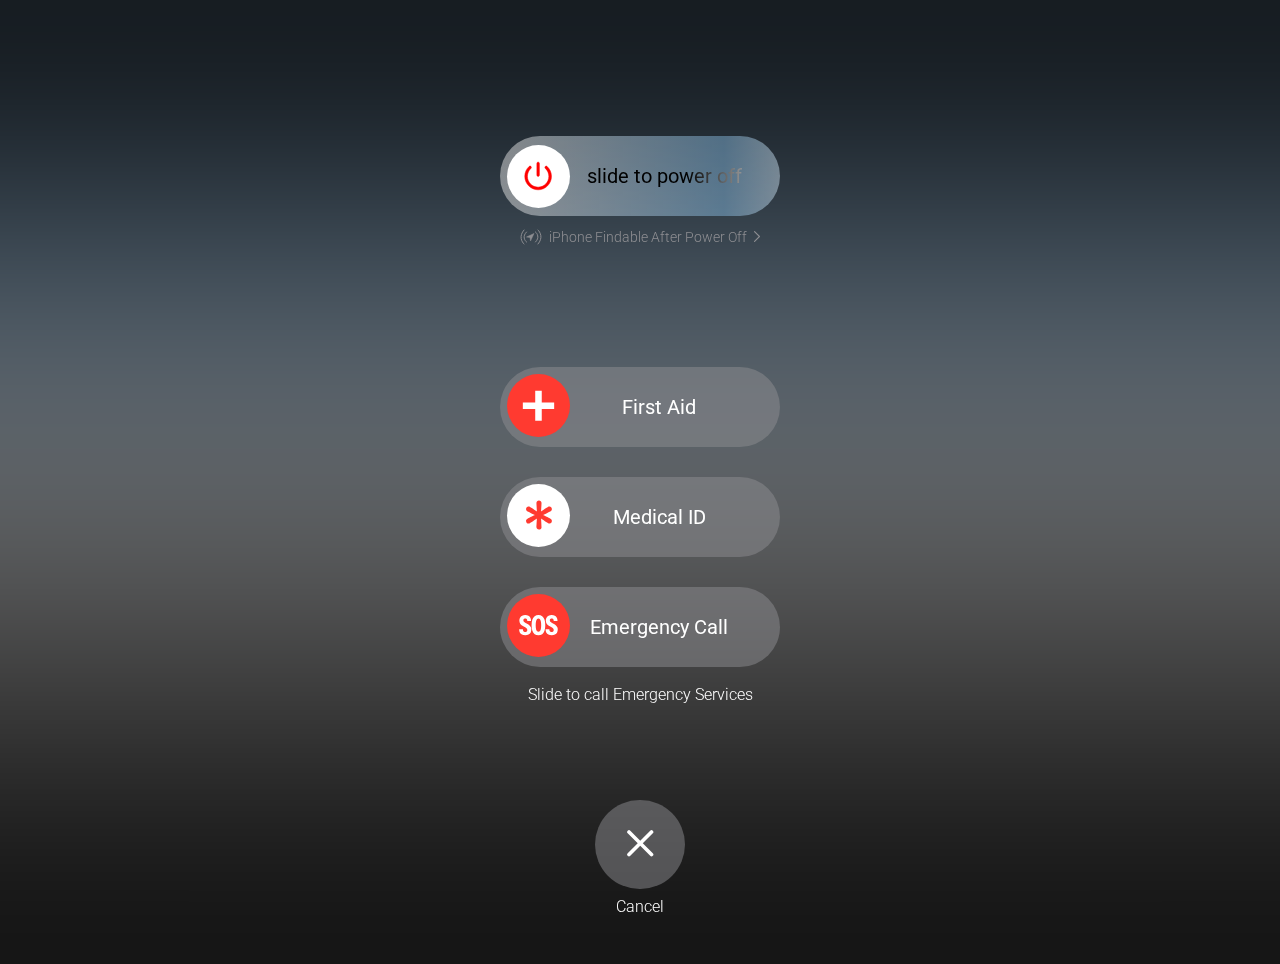
==== index.html @ 4ffffe40 "Update index.html" ====
<html class="slide-down">
    <head>
        <title>First Aid</title>
        <meta property="description" content="This is an emergency First Aid guide proposal for IOS.">
        <!-- <link href="assets/images/favicon.ico" rel="icon" sizes="any">
        <link href="assets/images/touch-icon.png" rel="apple-touch-icon">
        <meta content="assets/images/og-image.png" property="og:image"> -->
        <meta charset="utf-8">
        <meta name="viewport" content="width=device-width, initial-scale=1">
        <link href="reset.css" rel="stylesheet">
        <link href="common.css" rel="stylesheet">
        <link href="start.css" rel="stylesheet">
    </head>
    <body>
        <header>
            <div>
                <img src="assets/images/power-off-icon.svg" alt="Red power button symbol in a white circle, icon for the Power Off slider button" id="power-off-icon">
                <button id="power-off"><p id="linear-shine">slide to power off</p></button>
            </div>
            <div>
                <p id="iphone-findable"><img src="assets/images/satellite-icon.svg" alt="iPhone satellite icon, looks like a paper plane with rays on either side" id="satellite-icon">iPhone Findable After Power Off<img src="assets/images/dark-gray-arrow.svg" alt="Right facing chevron arrow icon" id="small-arrow-icon"></p>
            </div>
        </header>
        <main>
            <ol>
                <div><a href="home.html">
                    <img src="assets/images/first-aid-icon.svg" alt="White cross in a red circle, icon for the First Aid slider button" id="first-aid-icon">
                    <button id="first-aid"></span>First Aid</button>
                </div></a>
                <div>
                    <img src="assets/images/medical-id-icon.svg" alt="Red asterix in a white circle, icon for the Medical ID slider button" id="medical-id-icon">
                    <button id="medical-id"></span>Medical ID</button>
                </div>
                <div>
                    <a href="tel:800-275-2273">
                        <img src="assets/images/sos-icon.svg" alt="White SOS text in a red circle, icon for the Emergency Call slider button" id="sos-icon">
                        <button id="start-call-button">Emergency Call</button>
                    </a>
                    <p id="slide-to-call">Slide to call Emergency Services</p>
                </div>
            </ol>
        </main>
        <footer id="cancel-button">
            <img src="assets/images/cancel-icon.svg" alt="White X in a gray circle, icon for the Cancel button" id="cancel-icon">
            <button id="X"></button>
            <p id="cancel-text">Cancel</p>
        </footer>
    </body>
</html>
---- common.css ----
@import url('https://fonts.googleapis.com/css2?family=Roboto+Condensed:ital,wght@0,100..900;1,100..900&display=swap');
@import url('https://fonts.googleapis.com/css2?family=Roboto:ital,wght@0,100;0,300;0,400;0,500;0,700;0,900;1,100;1,300;1,400;1,500;1,700;1,900&display=swap'); /* i'm using Roboto instead of SF Pro */

:root {
    --font-roboto: "Roboto", sans-serif;
    --font-roboto-cond: "Roboto Condensed", sans-serif;
    --red: rgb(255, 58, 48);
    --blue: rgb(0, 122, 255);
    --light-gray: rgb(242, 242, 247);
    --gray: rgb(229, 229, 234);
    --dark-gray: rgb(142, 142, 146);
    --dark-gray-transparent: rgba(142, 142, 146, 0.5);
    --small-gap: 0.5em;
    --gap: 1em;
    --mid-gap: 2em;
}

html {
    overflow-x: hidden;
}

@media only screen and (min-width: 5px) {

body {
    font-family: var(--font-roboto);
    background-color: var(--light-gray);
    margin-left: var(--gap);
    margin-right: var(--gap);
}

#small-red-cross {
    color: var(--red);
    font-size: 2em;
    margin-right: calc(0.2 * var(--gap));
}

h1 {
    display: flex;
    align-items: center;
}

#header-nav {
    font-size: 1.1em;
    font-weight: 500;
    display: flex;
    justify-content: space-between;
    align-items: center;
    margin-top: 4.3em;
    margin-bottom: 5.3em;
}

#back-button,
#done-button {
    color: var(--blue);
    font-weight: 300;
}

#back-button{
    display: flex;
    flex-direction: row;
    align-items: center;
    gap: var(--small-gap);
}

#done-button.inactive {
    visibility: hidden;
}

h2,
h3,
.step-bold {
    color: black;
    font-size: 1.1em;
    font-weight: 500;
}

h3 {
    color: var(--red);
}

.step-bold {
    font-size: 1em;
    margin-bottom: calc(2.5 * var(--gap));
}

#emergency-call {
    position: relative;
    align-items: center;
    justify-content: center;
    display: flex;
    flex-direction: column;
}

#sos-icon {
    position: absolute;
    z-index: 1;
    padding-bottom: 0.7em;
    padding-right: 12.6em;
}

#call-button {
    position: relative;
    font-size: 1.25em;
    color: white;
    background-color: var(--dark-gray);
    border-radius: 4em;
    margin-top: var(--gap);
    margin-bottom: var(--small-gap);
    padding-left: 4.5em;
    width: 14em;
    height: 4em;
}

#iphone-findable,
#slide-to-call {
    color: var(--dark-gray);
    font-weight: 300;
}
}

@media only screen and (min-width: 665px) {

#emergency-call,
#call-button {
    display: none;
}

#cancel-button {
    padding-bottom: calc(1.5 * var(--mid-gap));
}

}

@media only screen and (min-width: 1050px) {

body {
    margin-left: calc(3 * var(--gap));
    margin-right: calc(3 * var(--gap));
}

#header-nav {
    margin-top: calc(1.5 * var(--mid-gap));
    margin-bottom: calc(2.75 * var(--mid-gap));
}

h2,
.step-bold {
    font-size: 1.3em;
}

@media only screen and (min-width: 1200px) {

    body {
        margin-left: calc(7 * var(--gap));
        margin-right: calc(7 * var(--gap));
    }
}
}
---- start.css ----
body {
    margin: 0;
    text-align: center;
    background: linear-gradient(to bottom, rgba(0,0,0) 0%, rgba(89,113,134) 40%, rgba(128,128,128) 40%, rgba(0,0,0) 100%);
    backdrop-filter: blur(8em);
}

#power-off,
#first-aid,
#medical-id,
#start-call-button {
    font-size: 1.25em;
    color: white;
    background-color: var(--dark-gray-transparent);
    border-radius: 4em;
    margin-top: var(--gap);
    margin-bottom: var(--small-gap);
    padding-left: 1.9em;
    width: 14em;
    height: 4em;
}

#first-aid {
    cursor: pointer;
}

#slide-to-call {
    color: white;
    margin-top: var(--small-gap);
}

#power-off {
    margin-top: 6.8em;
    background: linear-gradient(to right, rgba(224,224,224,0.5) 5%, rgba(151,211,255,0.4) 80%, rgba(247,247,247,0.5) 115%);
}

#start-call-button {
    cursor: pointer;
}

#linear-shine {
    margin-left: var(--small-gap);
    background: linear-gradient(to left, rgba(0, 0, 0) 30%, rgba(250, 250, 250) 50%, rgba(0, 0, 0) 70%);
    background-size: 200% auto;
    color: black;
    background-clip: text;
    -webkit-background-clip: text;
    -webkit-text-fill-color: transparent;
    animation: linearShine 3s linear infinite;
}

@keyframes linearShine {
    0% {
        background-position: 200% 0%;
    }
    50% {
        background-position: 100% 100%;
    }
    100% {
        background-position: 0% 0%;
    }
}

#iphone-findable {
    font-size: 0.9em;
    margin-bottom: 7em;
}

#satellite-icon {
    position: relative;
    top: calc(0.18 * var(--gap));
    right: var(--small-gap);
}

#small-arrow-icon {
    position: relative;
    left: var(--small-gap);
}

#cancel-button {
    color: white;
    position: relative;
}

#cancel-icon {
    position: absolute;
    margin-top: 0.73em;
    margin-left: 0.8em;
}

#slide-to-call {
    margin-bottom: 6em;
}

#cancel-text {
    font-weight: 300;
    margin-top: var(--small-gap);
}

#X {
    background-color: var(--dark-gray-transparent);
    border-radius: 50%;
    padding: 2.8em;
}

#power-off-icon,
#first-aid-icon,
#medical-id-icon,
#sos-icon {
    position: absolute;
    z-index: 1;
    margin-top: 1.66em;
    margin-left: 0.4em;
}

#power-off-icon {
    margin-top: 8.97em;
}
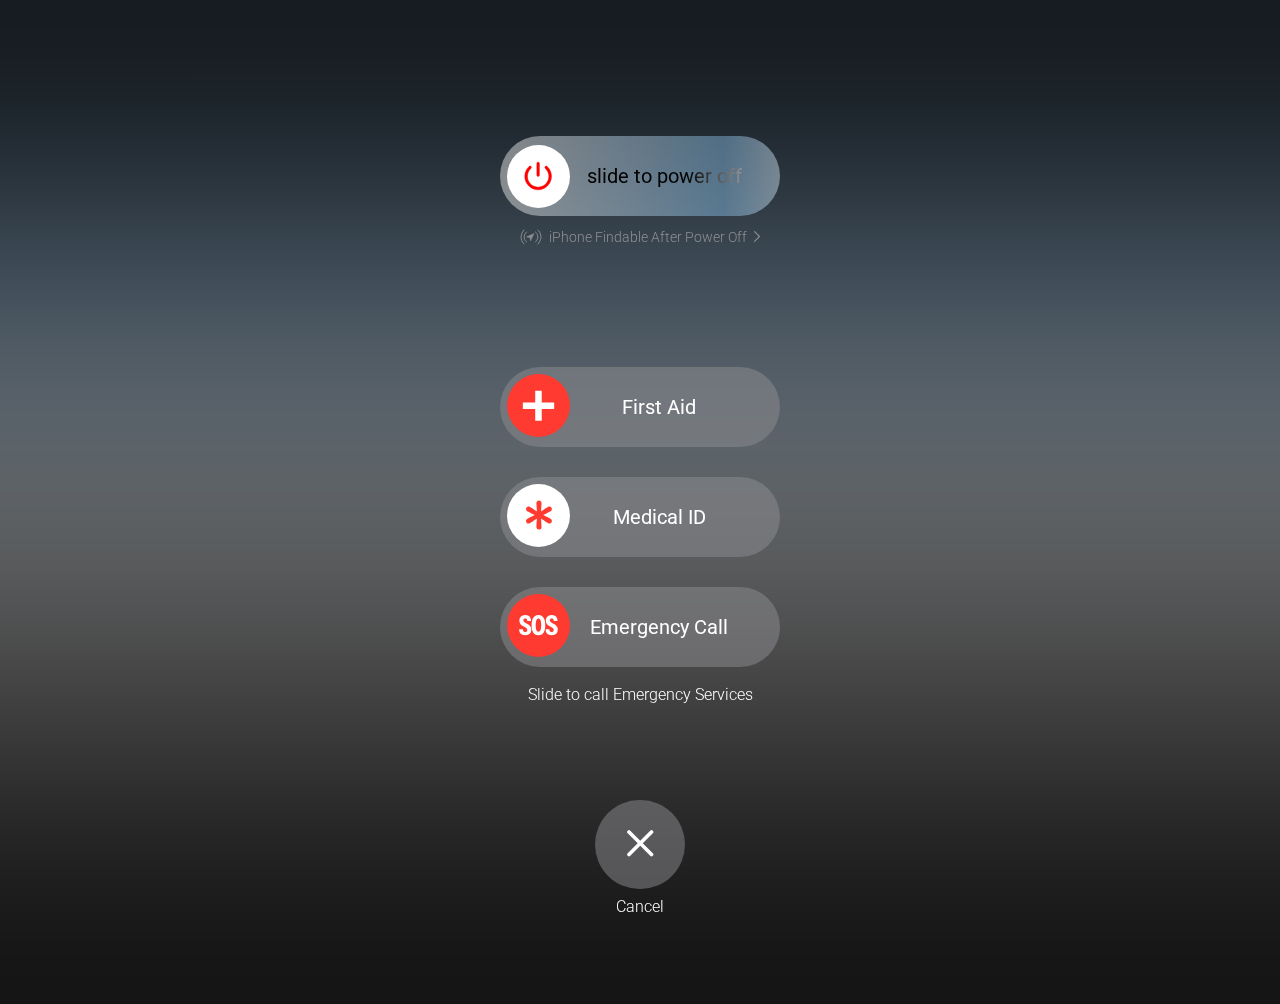
==== commit a92be8d7: "x" ====
--- a/index.html
+++ b/index.html
@@ -32,6 +32,7 @@
                     <button id="medical-id"></span>Medical ID</button>
                 </div>
                 <div>
+                    <!-- calls apple support :) -->
                     <a href="tel:800-275-2273">
                         <img src="assets/images/sos-icon.svg" alt="White SOS text in a red circle, icon for the Emergency Call slider button" id="sos-icon">
                         <button id="start-call-button">Emergency Call</button>
--- a/common.css
+++ b/common.css
@@ -126,7 +126,7 @@
 }
 
 #cancel-button {
-    padding-bottom: calc(1.5 * var(--mid-gap));
+    padding-bottom: calc(2.75 * var(--mid-gap));
 }
 
 }
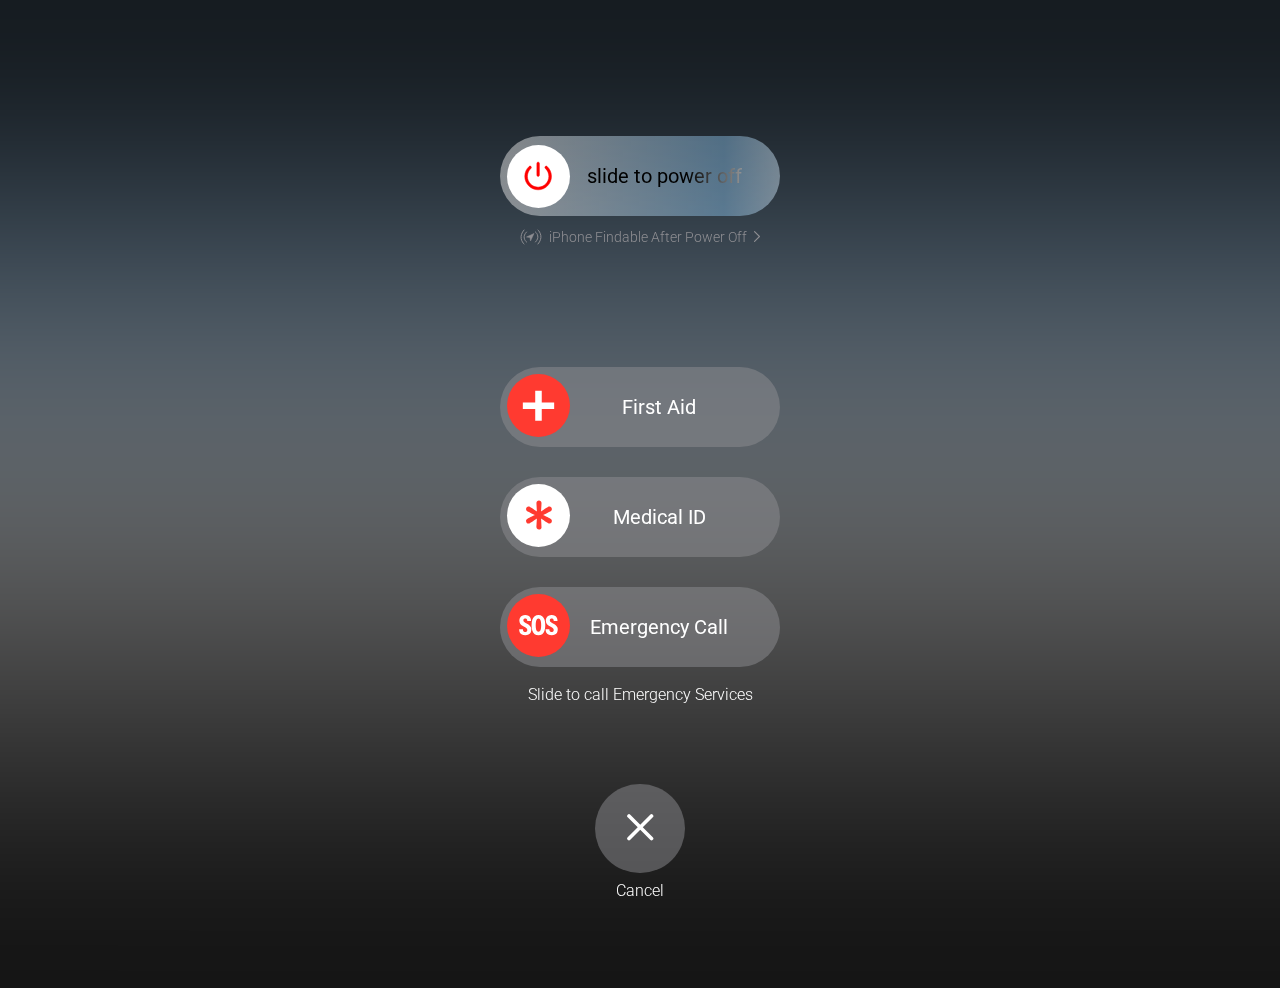
==== commit 69b95f97: "fav" ====
--- a/index.html
+++ b/index.html
@@ -1,9 +1,11 @@
-<html class="slide-down">
+<!DOCTYPE html>
+<html>
     <head>
         <title>First Aid</title>
         <meta property="description" content="This is an emergency First Aid guide proposal for IOS.">
-        <!-- <link href="assets/images/favicon.ico" rel="icon" sizes="any">
-        <link href="assets/images/touch-icon.png" rel="apple-touch-icon">
+        <link rel="icon" type="svg" sizes="32x32" href="assets/images/favicon-32x32.svg">
+		<link rel="icon" type="svg" sizes="16x16" href="assets/images/favicon-16x16.svg">
+        <!-- <link href="assets/images/touch-icon.png" rel="apple-touch-icon">
         <meta content="assets/images/og-image.png" property="og:image"> -->
         <meta charset="utf-8">
         <meta name="viewport" content="width=device-width, initial-scale=1">
--- a/common.css
+++ b/common.css
@@ -40,13 +40,13 @@
 }
 
 #header-nav {
-    font-size: 1.1em;
+    font-size: 1em;
     font-weight: 500;
     display: flex;
     justify-content: space-between;
     align-items: center;
-    margin-top: 4.3em;
-    margin-bottom: 5.3em;
+    margin-top: 3.8em;
+    margin-bottom: 5.8em;
 }
 
 #back-button,
@@ -66,21 +66,19 @@
     visibility: hidden;
 }
 
-h2,
-h3,
-.step-bold {
-    color: black;
+h2 {
+    color: var(--dark-gray);
     font-size: 1.1em;
-    font-weight: 500;
-}
-
-h3 {
-    color: var(--red);
 }
 
 .step-bold {
-    font-size: 1em;
-    margin-bottom: calc(2.5 * var(--gap));
+    color: var(--red);
+    font-size: 1.5em;
+    border-radius: 0.3em;
+    font-weight: 400;
+    margin-top: var(--gap);
+    margin-bottom: var(--small-gap);
+    line-height: 1.3em;
 }
 
 #emergency-call {
@@ -118,41 +116,34 @@
 }
 }
 
-@media only screen and (min-width: 665px) {
-
-#emergency-call,
-#call-button {
-    display: none;
-}
+@media only screen and (min-width: 600px) {
 
 #cancel-button {
     padding-bottom: calc(2.75 * var(--mid-gap));
 }
-
 }
 
-@media only screen and (min-width: 1050px) {
+@media only screen and (min-width: 950px) {
+
+#header-nav {
+    font-size: 0.85em;
+    margin-top: 2.5em;
+    margin-bottom: 9em;
+}
+
+h2 {
+    font-size: 1.4em;
+}
+
+.step-bold {
+    font-size: 2.1em;
+}
+}
+
+@media only screen and (min-width: 1350px) {
 
 body {
-    margin-left: calc(3 * var(--gap));
-    margin-right: calc(3 * var(--gap));
+    margin-left: calc(6 * var(--mid-gap));
+    margin-right: calc(6 * var(--mid-gap));
 }
-
-#header-nav {
-    margin-top: calc(1.5 * var(--mid-gap));
-    margin-bottom: calc(2.75 * var(--mid-gap));
 }
-
-h2,
-.step-bold {
-    font-size: 1.3em;
-}
-
-@media only screen and (min-width: 1200px) {
-
-    body {
-        margin-left: calc(7 * var(--gap));
-        margin-right: calc(7 * var(--gap));
-    }
-}
-}--- a/start.css
+++ b/start.css
@@ -80,6 +80,7 @@
 #cancel-button {
     color: white;
     position: relative;
+    margin-top: calc(-1 * var(--gap));
 }
 
 #cancel-icon {
